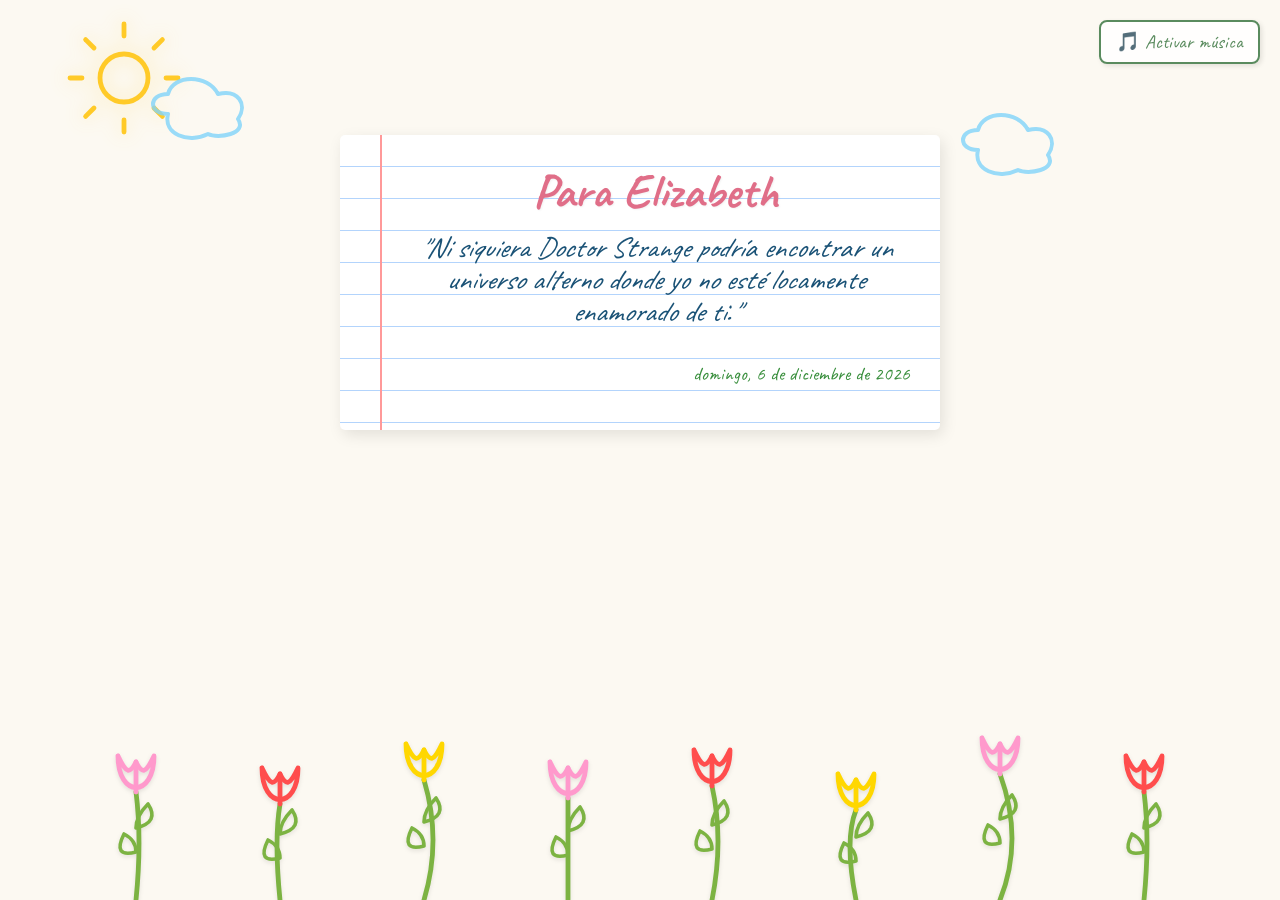
==== index.html @ 97dc63af "Implement "school crayon" design for animated greeting - Created a new garden layout with SVG tulips" ====
<!DOCTYPE html>
<html lang="es">
<head>
    <meta charset="UTF-8">
    <meta name="viewport" content="width=device-width, initial-scale=1.0, maximum-scale=1.0, user-scalable=no">
    <title>Para Elizabeth 💖</title>
    <link rel="preconnect" href="https://fonts.googleapis.com">
    <link rel="preconnect" href="https://fonts.gstatic.com" crossorigin>
    <link href="https://fonts.googleapis.com/css2?family=Caveat:wght@400;700&display=swap" rel="stylesheet">
    <link rel="stylesheet" href="style.css">
</head>
<body>
    <audio id="bg-music" loop>
        <source src="evangeline.mp3" type="audio/mpeg">
    </audio>

    <div id="music-control" class="music-btn">🎵 Activar música</div>

    <div id="sky-container">
        <svg id="sun-svg" viewBox="0 0 100 100" xmlns="http://www.w3.org/2000/svg">
            <circle class="crayon-stroke sun-core" cx="50" cy="50" r="20" fill="transparent" stroke="#FFCA28" stroke-width="4" stroke-dasharray="4 2"/>
            <path class="crayon-stroke sun-ray" d="M 50 15 L 50 5" stroke="#FFCA28" stroke-width="4" stroke-linecap="round"/>
            <path class="crayon-stroke sun-ray" d="M 50 85 L 50 95" stroke="#FFCA28" stroke-width="4" stroke-linecap="round"/>
            <path class="crayon-stroke sun-ray" d="M 15 50 L 5 50" stroke="#FFCA28" stroke-width="4" stroke-linecap="round"/>
            <path class="crayon-stroke sun-ray" d="M 85 50 L 95 50" stroke="#FFCA28" stroke-width="4" stroke-linecap="round"/>
            <path class="crayon-stroke sun-ray" d="M 25 25 L 18 18" stroke="#FFCA28" stroke-width="4" stroke-linecap="round"/>
            <path class="crayon-stroke sun-ray" d="M 75 75 L 82 82" stroke="#FFCA28" stroke-width="4" stroke-linecap="round"/>
            <path class="crayon-stroke sun-ray" d="M 25 75 L 18 82" stroke="#FFCA28" stroke-width="4" stroke-linecap="round"/>
            <path class="crayon-stroke sun-ray" d="M 75 25 L 82 18" stroke="#FFCA28" stroke-width="4" stroke-linecap="round"/>
        </svg>

        <svg class="cloud-svg" style="left: 10%; top: 15%;" viewBox="0 0 150 100" xmlns="http://www.w3.org/2000/svg">
            <path class="crayon-stroke cloud-path" d="M 40 60 C 20 60, 20 40, 40 40 C 45 20, 80 20, 90 40 C 110 35, 120 50, 110 65 C 120 80, 90 85, 80 80 C 60 90, 35 80, 40 60 Z" fill="transparent" stroke="#81D4FA" stroke-width="4" stroke-linecap="round" stroke-linejoin="round" stroke-dasharray="10 4"/>
        </svg>

        <svg class="cloud-svg" style="right: 15%; top: 25%; left: auto;" viewBox="0 0 150 100" xmlns="http://www.w3.org/2000/svg">
            <path class="crayon-stroke cloud-path" d="M 40 60 C 20 60, 20 40, 40 40 C 45 20, 80 20, 90 40 C 110 35, 120 50, 110 65 C 120 80, 90 85, 80 80 C 60 90, 35 80, 40 60 Z" fill="transparent" stroke="#81D4FA" stroke-width="4" stroke-linecap="round" stroke-linejoin="round" stroke-dasharray="8 3"/>
        </svg>
    </div>

    <div class="notebook-paper">
        <h1 id="main-title">Para Elizabeth</h1>
        <div class="quote-container">
            <p id="quote-text">Buscando tu mensaje de hoy...</p>
        </div>
        <div class="date" id="current-date"></div>
    </div>

    <div id="garden-container">

        <svg class="tulip-svg" viewBox="0 0 100 150" xmlns="http://www.w3.org/2000/svg" preserveAspectRatio="xMidYMax meet">
            <path class="crayon-stroke stem" d="M 50 150 Q 55 100 50 60" fill="transparent" stroke="#7CB342" stroke-width="4" stroke-linecap="round"/>
            <path class="crayon-stroke leaf" d="M 50 110.0 Q 30 115.0 40 95.0 Q 50 100.0 50 110.0" fill="transparent" stroke="#7CB342" stroke-width="3" stroke-linecap="round" stroke-linejoin="round"/>
            <path class="crayon-stroke leaf" d="M 50 90.0 Q 70 85.0 60 70.0 Q 50 80.0 50 90.0" fill="transparent" stroke="#7CB342" stroke-width="3" stroke-linecap="round" stroke-linejoin="round"/>
            <g class="tulip-flower" stroke="#ff99cc" stroke-width="4" stroke-linecap="round" stroke-linejoin="round" fill="transparent">
                <!-- Base / U-shape -->
                <path class="crayon-stroke petal" d="M 35 30 C 35 65, 65 65, 65 30 C 58 45, 55 45, 50 35 C 45 45, 42 45, 35 30 Z"/>
                <!-- Center spike -->
                <path class="crayon-stroke petal" d="M 50 60 L 50 35"/>
            </g>
        </svg>
        <svg class="tulip-svg" viewBox="0 0 100 150" xmlns="http://www.w3.org/2000/svg" preserveAspectRatio="xMidYMax meet">
            <path class="crayon-stroke stem" d="M 50 150 Q 45 100 50 70" fill="transparent" stroke="#7CB342" stroke-width="4" stroke-linecap="round"/>
            <path class="crayon-stroke leaf" d="M 50 115.0 Q 30 120.0 40 100.0 Q 50 105.0 50 115.0" fill="transparent" stroke="#7CB342" stroke-width="3" stroke-linecap="round" stroke-linejoin="round"/>
            <path class="crayon-stroke leaf" d="M 50 95.0 Q 70 90.0 60 75.0 Q 50 85.0 50 95.0" fill="transparent" stroke="#7CB342" stroke-width="3" stroke-linecap="round" stroke-linejoin="round"/>
            <g class="tulip-flower" stroke="#ff4d4d" stroke-width="4" stroke-linecap="round" stroke-linejoin="round" fill="transparent">
                <!-- Base / U-shape -->
                <path class="crayon-stroke petal" d="M 35 40 C 35 75, 65 75, 65 40 C 58 55, 55 55, 50 45 C 45 55, 42 55, 35 40 Z"/>
                <!-- Center spike -->
                <path class="crayon-stroke petal" d="M 50 70 L 50 45"/>
            </g>
        </svg>
        <svg class="tulip-svg" viewBox="0 0 100 150" xmlns="http://www.w3.org/2000/svg" preserveAspectRatio="xMidYMax meet">
            <path class="crayon-stroke stem" d="M 50 150 Q 65 100 50 50" fill="transparent" stroke="#7CB342" stroke-width="4" stroke-linecap="round"/>
            <path class="crayon-stroke leaf" d="M 50 105.0 Q 30 110.0 40 90.0 Q 50 95.0 50 105.0" fill="transparent" stroke="#7CB342" stroke-width="3" stroke-linecap="round" stroke-linejoin="round"/>
            <path class="crayon-stroke leaf" d="M 50 85.0 Q 70 80.0 60 65.0 Q 50 75.0 50 85.0" fill="transparent" stroke="#7CB342" stroke-width="3" stroke-linecap="round" stroke-linejoin="round"/>
            <g class="tulip-flower" stroke="#ffd700" stroke-width="4" stroke-linecap="round" stroke-linejoin="round" fill="transparent">
                <!-- Base / U-shape -->
                <path class="crayon-stroke petal" d="M 35 20 C 35 55, 65 55, 65 20 C 58 35, 55 35, 50 25 C 45 35, 42 35, 35 20 Z"/>
                <!-- Center spike -->
                <path class="crayon-stroke petal" d="M 50 50 L 50 25"/>
            </g>
        </svg>
        <svg class="tulip-svg" viewBox="0 0 100 150" xmlns="http://www.w3.org/2000/svg" preserveAspectRatio="xMidYMax meet">
            <path class="crayon-stroke stem" d="M 50 150 Q 50 100 50 65" fill="transparent" stroke="#7CB342" stroke-width="4" stroke-linecap="round"/>
            <path class="crayon-stroke leaf" d="M 50 112.5 Q 30 117.5 40 97.5 Q 50 102.5 50 112.5" fill="transparent" stroke="#7CB342" stroke-width="3" stroke-linecap="round" stroke-linejoin="round"/>
            <path class="crayon-stroke leaf" d="M 50 92.5 Q 70 87.5 60 72.5 Q 50 82.5 50 92.5" fill="transparent" stroke="#7CB342" stroke-width="3" stroke-linecap="round" stroke-linejoin="round"/>
            <g class="tulip-flower" stroke="#ff99cc" stroke-width="4" stroke-linecap="round" stroke-linejoin="round" fill="transparent">
                <!-- Base / U-shape -->
                <path class="crayon-stroke petal" d="M 35 35 C 35 70, 65 70, 65 35 C 58 50, 55 50, 50 40 C 45 50, 42 50, 35 35 Z"/>
                <!-- Center spike -->
                <path class="crayon-stroke petal" d="M 50 65 L 50 40"/>
            </g>
        </svg>
        <svg class="tulip-svg" viewBox="0 0 100 150" xmlns="http://www.w3.org/2000/svg" preserveAspectRatio="xMidYMax meet">
            <path class="crayon-stroke stem" d="M 50 150 Q 60 100 50 55" fill="transparent" stroke="#7CB342" stroke-width="4" stroke-linecap="round"/>
            <path class="crayon-stroke leaf" d="M 50 107.5 Q 30 112.5 40 92.5 Q 50 97.5 50 107.5" fill="transparent" stroke="#7CB342" stroke-width="3" stroke-linecap="round" stroke-linejoin="round"/>
            <path class="crayon-stroke leaf" d="M 50 87.5 Q 70 82.5 60 67.5 Q 50 77.5 50 87.5" fill="transparent" stroke="#7CB342" stroke-width="3" stroke-linecap="round" stroke-linejoin="round"/>
            <g class="tulip-flower" stroke="#ff4d4d" stroke-width="4" stroke-linecap="round" stroke-linejoin="round" fill="transparent">
                <!-- Base / U-shape -->
                <path class="crayon-stroke petal" d="M 35 25 C 35 60, 65 60, 65 25 C 58 40, 55 40, 50 30 C 45 40, 42 40, 35 25 Z"/>
                <!-- Center spike -->
                <path class="crayon-stroke petal" d="M 50 55 L 50 30"/>
            </g>
        </svg>
        <svg class="tulip-svg" viewBox="0 0 100 150" xmlns="http://www.w3.org/2000/svg" preserveAspectRatio="xMidYMax meet">
            <path class="crayon-stroke stem" d="M 50 150 Q 40 100 50 75" fill="transparent" stroke="#7CB342" stroke-width="4" stroke-linecap="round"/>
            <path class="crayon-stroke leaf" d="M 50 117.5 Q 30 122.5 40 102.5 Q 50 107.5 50 117.5" fill="transparent" stroke="#7CB342" stroke-width="3" stroke-linecap="round" stroke-linejoin="round"/>
            <path class="crayon-stroke leaf" d="M 50 97.5 Q 70 92.5 60 77.5 Q 50 87.5 50 97.5" fill="transparent" stroke="#7CB342" stroke-width="3" stroke-linecap="round" stroke-linejoin="round"/>
            <g class="tulip-flower" stroke="#ffd700" stroke-width="4" stroke-linecap="round" stroke-linejoin="round" fill="transparent">
                <!-- Base / U-shape -->
                <path class="crayon-stroke petal" d="M 35 45 C 35 80, 65 80, 65 45 C 58 60, 55 60, 50 50 C 45 60, 42 60, 35 45 Z"/>
                <!-- Center spike -->
                <path class="crayon-stroke petal" d="M 50 75 L 50 50"/>
            </g>
        </svg>
        <svg class="tulip-svg" viewBox="0 0 100 150" xmlns="http://www.w3.org/2000/svg" preserveAspectRatio="xMidYMax meet">
            <path class="crayon-stroke stem" d="M 50 150 Q 70 100 50 45" fill="transparent" stroke="#7CB342" stroke-width="4" stroke-linecap="round"/>
            <path class="crayon-stroke leaf" d="M 50 102.5 Q 30 107.5 40 87.5 Q 50 92.5 50 102.5" fill="transparent" stroke="#7CB342" stroke-width="3" stroke-linecap="round" stroke-linejoin="round"/>
            <path class="crayon-stroke leaf" d="M 50 82.5 Q 70 77.5 60 62.5 Q 50 72.5 50 82.5" fill="transparent" stroke="#7CB342" stroke-width="3" stroke-linecap="round" stroke-linejoin="round"/>
            <g class="tulip-flower" stroke="#ff99cc" stroke-width="4" stroke-linecap="round" stroke-linejoin="round" fill="transparent">
                <!-- Base / U-shape -->
                <path class="crayon-stroke petal" d="M 35 15 C 35 50, 65 50, 65 15 C 58 30, 55 30, 50 20 C 45 30, 42 30, 35 15 Z"/>
                <!-- Center spike -->
                <path class="crayon-stroke petal" d="M 50 45 L 50 20"/>
            </g>
        </svg>
        <svg class="tulip-svg" viewBox="0 0 100 150" xmlns="http://www.w3.org/2000/svg" preserveAspectRatio="xMidYMax meet">
            <path class="crayon-stroke stem" d="M 50 150 Q 55 100 50 60" fill="transparent" stroke="#7CB342" stroke-width="4" stroke-linecap="round"/>
            <path class="crayon-stroke leaf" d="M 50 110.0 Q 30 115.0 40 95.0 Q 50 100.0 50 110.0" fill="transparent" stroke="#7CB342" stroke-width="3" stroke-linecap="round" stroke-linejoin="round"/>
            <path class="crayon-stroke leaf" d="M 50 90.0 Q 70 85.0 60 70.0 Q 50 80.0 50 90.0" fill="transparent" stroke="#7CB342" stroke-width="3" stroke-linecap="round" stroke-linejoin="round"/>
            <g class="tulip-flower" stroke="#ff4d4d" stroke-width="4" stroke-linecap="round" stroke-linejoin="round" fill="transparent">
                <!-- Base / U-shape -->
                <path class="crayon-stroke petal" d="M 35 30 C 35 65, 65 65, 65 30 C 58 45, 55 45, 50 35 C 45 45, 42 45, 35 30 Z"/>
                <!-- Center spike -->
                <path class="crayon-stroke petal" d="M 50 60 L 50 35"/>
            </g>
        </svg>
    </div>
    <script src="script.js"></script>
</body>
</html>
---- style.css ----
/* =========================================
   VARIABLES GLOBALES
   ========================================= */
:root {
    --bg-color: #fcf9f2; /* Color crema suave (papel) */
    --text-color: #333;
    --paper-line: #b3d4fc; /* Azul claro para lineas de cuaderno */
    --paper-margin: #ff9999; /* Rojo suave para el margen */
    --accent-color: #e06e88; /* Para título */
}

/* =========================================
   RESETEO BÁSICO
   ========================================= */
* {
    box-sizing: border-box;
    margin: 0;
    padding: 0;
}

body {
    font-family: 'Caveat', cursive, sans-serif;
    background-color: var(--bg-color);
    color: var(--text-color);
    display: flex;
    flex-direction: column;
    align-items: center;
    min-height: 100vh;
    overflow-x: hidden;
    position: relative;
}

/* =========================================
   BOTÓN DE MÚSICA
   ========================================= */
.music-btn {
    position: fixed;
    top: 20px;
    right: 20px;
    background: rgba(255, 255, 255, 0.8);
    border: 2px solid #5a8b5e;
    border-radius: 8px;
    padding: 8px 15px;
    font-size: 1.2rem;
    cursor: pointer;
    z-index: 1000;
    transition: all 0.3s ease;
    box-shadow: 2px 2px 5px rgba(0,0,0,0.1);
    font-family: 'Caveat', cursive;
    color: #5a8b5e;
}
.music-btn:hover {
    background: #e8f5e9;
    transform: scale(1.05);
}

/* =========================================
   CIELO (SOL Y NUBES)
   ========================================= */
#sky-container {
    position: absolute;
    top: 0;
    left: 0;
    width: 100%;
    height: 40vh;
    pointer-events: none;
    z-index: 1;
}

#sun-svg {
    position: absolute;
    top: 5%;
    left: 5%;
    width: 120px;
    height: 120px;
    filter: drop-shadow(0 0 10px rgba(255, 202, 40, 0.4));
}

.cloud-svg {
    position: absolute;
    width: 150px;
    height: 100px;
    opacity: 0.8;
}

/* Animación de nubes flotando */
@keyframes floatCloud {
    0% { transform: translateX(0); }
    50% { transform: translateX(20px); }
    100% { transform: translateX(0); }
}
.cloud-svg:nth-child(2) { animation: floatCloud 20s ease-in-out infinite; }
.cloud-svg:nth-child(3) { animation: floatCloud 25s ease-in-out infinite reverse; }

/* Animación del sol girando lentamente */
@keyframes rotateSun {
    0% { transform: rotate(0deg); }
    100% { transform: rotate(360deg); }
}
#sun-svg { animation: rotateSun 60s linear infinite; }


/* =========================================
   CONTENEDOR DEL MENSAJE (HOJA DE CUADERNO)
   ========================================= */
.notebook-paper {
    background-color: #fff;
    width: 90%;
    max-width: 600px;
    margin-top: 15vh;
    margin-bottom: 30vh; /* Aumentado para que no se superponga con los tulipanes que subiremos */
    padding: 40px 30px 40px 60px;
    border-radius: 5px;
    box-shadow: 3px 5px 15px rgba(0, 0, 0, 0.1);
    position: relative;
    z-index: 10;
    text-align: center;

    background-image: repeating-linear-gradient(
        transparent,
        transparent 31px,
        var(--paper-line) 31px,
        var(--paper-line) 32px
    );
    line-height: 32px;
}

.notebook-paper::before {
    content: '';
    position: absolute;
    top: 0;
    bottom: 0;
    left: 40px;
    width: 2px;
    background-color: var(--paper-margin);
    z-index: -1;
}

#main-title {
    color: var(--accent-color);
    font-size: 3rem;
    margin-bottom: 20px;
    text-shadow: 1px 1px 2px rgba(0,0,0,0.05);
    font-weight: 700;
}

.quote-container {
    margin: 20px 0;
    min-height: 100px;
    display: flex;
    align-items: center;
    justify-content: center;
}

#quote-text {
    font-size: 1.8rem;
    font-style: italic;
    color: #1a5276;
    transition: opacity 0.5s ease;
    padding-top: 5px;
}

.date {
    margin-top: 30px;
    font-size: 1.2rem;
    color: #388e3c;
    text-align: right;
}

/* =========================================
   JARDÍN DE TULIPANES (FONDO)
   ========================================= */
#garden-container {
    position: absolute;
    bottom: 0;
    width: 100%;
    height: 35vh; /* Aumentado para que sean más altos */
    display: flex;
    justify-content: space-around;
    align-items: flex-end;
    pointer-events: none;
    z-index: 5;
    padding: 0 5%;
}

.tulip-svg {
    width: 12%;
    max-width: 120px; /* Aumentado */
    min-width: 60px; /* Aumentado */
    height: 100%; /* Ocupa el alto del contenedor */
    filter: drop-shadow(0px 2px 2px rgba(0,0,0,0.1));
}

/* =========================================
   EFECTOS ESTILO CRAYÓN / DIBUJO ANIMADO
   ========================================= */
.crayon-stroke {
    stroke-linecap: round;
    stroke-linejoin: round;
}

/* =========================================
   ANIMACIONES SVG (Se dibujan poco a poco)
   ========================================= */
.sun-core, .sun-ray, .cloud-path, .stem, .leaf, .petal {
    stroke-dasharray: 1000;
    stroke-dashoffset: 1000;
    animation: drawLine 3s ease forwards;
}

.sun-core { animation-delay: 0.5s; }
.sun-ray { animation-delay: 1s; }
.cloud-path { animation-delay: 1.5s; }
.stem { animation-delay: 2s; }
.leaf { animation-delay: 2.5s; }
.petal { animation-delay: 3s; }

@keyframes drawLine {
    to {
        stroke-dashoffset: 0;
    }
}

@keyframes sway {
    0% { transform: rotate(0deg); }
    50% { transform: rotate(3deg); }
    100% { transform: rotate(0deg); }
}
.tulip-svg {
    transform-origin: bottom center;
    animation: sway 5s ease-in-out infinite;
}
.tulip-svg:nth-child(even) {
    animation-duration: 6s;
    animation-delay: 1s;
}

/* =========================================
   MEDIA QUERIES (RESPONSIVE)
   ========================================= */
@media (max-width: 768px) {
    #main-title {
        font-size: 2.2rem;
    }
    #quote-text {
        font-size: 1.4rem;
        line-height: 32px;
    }
    .notebook-paper {
        margin-top: 25vh;
        width: 95%;
        padding: 30px 20px 30px 50px;
    }
    .notebook-paper::before {
        left: 30px;
    }

    #sun-svg {
        width: 80px;
        height: 80px;
        left: -10px;
        top: 0;
    }

    .cloud-svg {
        width: 100px;
        height: 70px;
    }

    .tulip-svg {
        width: 15%;
    }
}
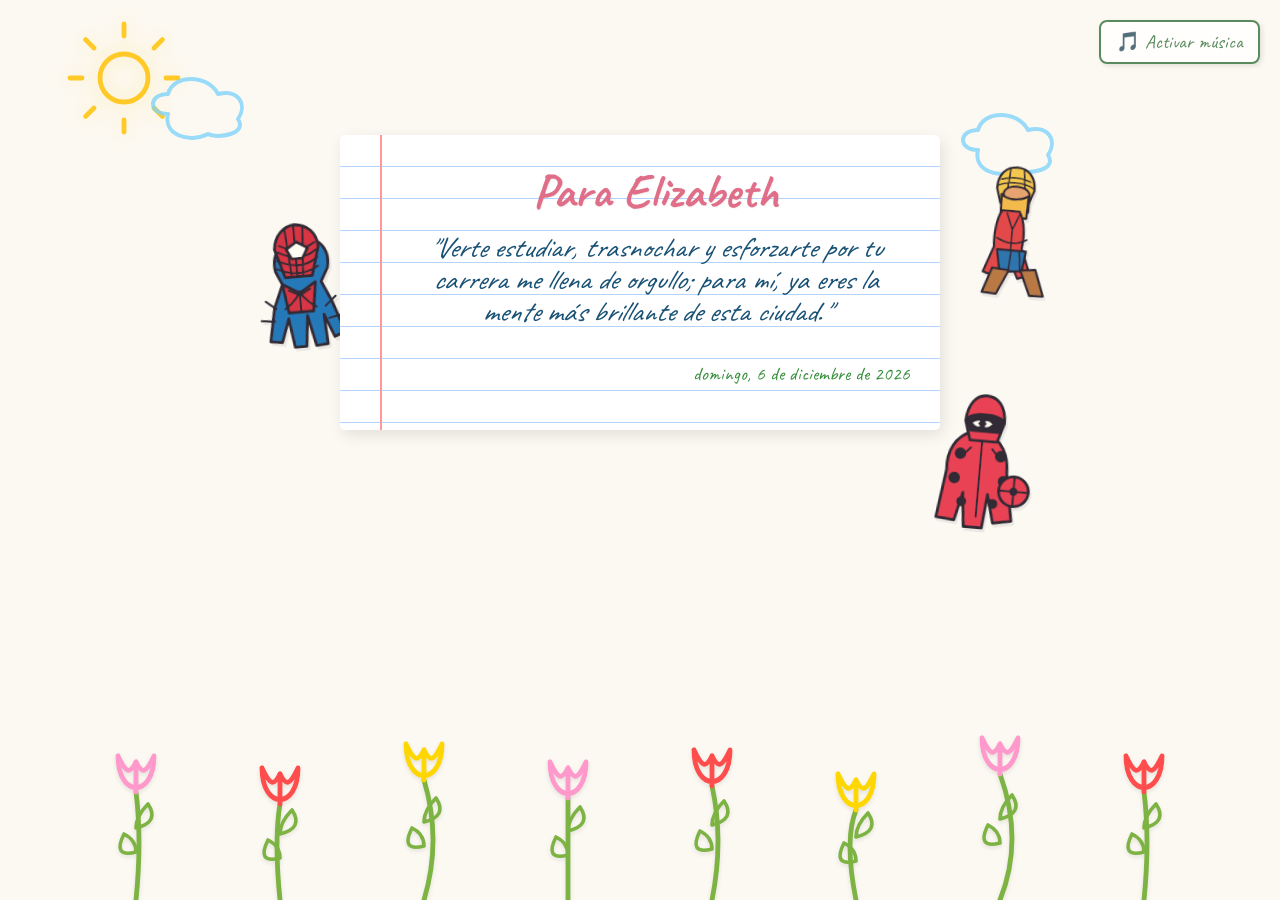
==== commit 113924a2: "Edicion" ====
--- a/index.html
+++ b/index.html
@@ -35,6 +35,48 @@
 
         <svg class="cloud-svg" style="right: 15%; top: 25%; left: auto;" viewBox="0 0 150 100" xmlns="http://www.w3.org/2000/svg">
             <path class="crayon-stroke cloud-path" d="M 40 60 C 20 60, 20 40, 40 40 C 45 20, 80 20, 90 40 C 110 35, 120 50, 110 65 C 120 80, 90 85, 80 80 C 60 90, 35 80, 40 60 Z" fill="transparent" stroke="#81D4FA" stroke-width="4" stroke-linecap="round" stroke-linejoin="round" stroke-dasharray="8 3"/>
+        </svg>
+    </div>
+
+    <div id="character-decorations" aria-hidden="true">
+        <svg class="character character-spiderman" viewBox="0 0 160 220">
+            <defs><filter id="crayon-texture"><feTurbulence type="fractalNoise" baseFrequency=".7" numOctaves="2" seed="8" result="noise"/><feDisplacementMap in="SourceGraphic" in2="noise" scale="1.3"/></filter></defs>
+            <path class="character-outline" d="M75 26c-18 7-25 23-22 39l7 16-12 28-8 40 14 2 10-28 5 35 14 0 4-37 8 37 14-1-2-36 11 28 13-5-13-38-11-25 9-16c4-17-2-31-20-39z" fill="#2879b9"/>
+            <path class="character-outline" d="M54 38c2-17 13-27 26-28 16 1 27 12 27 29l-10 34H64z" fill="#d93645"/>
+            <path class="character-line" d="M60 34c14 8 29 8 43-1M58 42c17 10 32 10 46 0M56 52c19 10 35 10 49-1M55 62c18 9 35 9 50 0M79 12v60M68 15l4 55M90 15l-4 55" fill="none"/>
+            <path class="character-outline" d="M68 39l13-8 13 8-7 12H74z" fill="#fffdf3"/>
+            <path class="character-outline" d="M60 81l20 12 20-12-5 35H65z" fill="#d93645"/>
+            <path class="character-line" d="M80 91v24M67 89l13 7 13-7M80 93c-7 9-13 15-19 18M80 93c7 9 13 15 19 18" fill="none"/>
+            <path class="character-line" d="M50 110l-12-10M47 125l-16-2M110 111l13-11M113 126l16-3" fill="none"/>
+        </svg>
+
+        <svg class="character character-ladybug" viewBox="0 0 160 220">
+            <path class="character-outline" d="M66 55c-18 7-28 25-26 48l-8 58 22 2 8-34 4 41h22l4-41 9 34 22-4-10-57c0-23-10-40-27-47z" fill="#e94255"/>
+            <path class="character-outline" d="M58 42c1-21 11-32 23-32 14 0 24 11 24 32l-7 23H65z" fill="#e94255"/>
+            <path class="character-outline" d="M60 39c7-8 35-8 44 0l-5 14H65z" fill="#302c35"/>
+            <path d="M65 43c7-5 12-5 17 1-5 7-11 7-17 0zm27 0c-6-6-11-5-17 1 5 7 11 7 17 0z" fill="#fffdf3" stroke="#302c35" stroke-width="3"/>
+            <path class="character-line" d="M80 65v92M67 74l-10 11M93 74l10 11" fill="none"/>
+            <g fill="#302c35">
+                <circle cx="55" cy="82" r="7"/><circle cx="104" cy="82" r="7"/>
+                <circle cx="50" cy="112" r="7"/><circle cx="110" cy="112" r="7"/>
+                <circle cx="61" cy="140" r="6"/><circle cx="99" cy="140" r="6"/>
+            </g>
+            <circle class="character-outline" cx="123" cy="123" r="18" fill="#e94255"/>
+            <circle cx="123" cy="123" r="5" fill="#302c35"/>
+            <path class="character-line" d="M123 105v36M105 123h36" fill="none"/>
+        </svg>
+
+        <svg class="character character-luffy" viewBox="0 0 180 220">
+            <path class="character-outline" d="M61 42c0-22 12-34 29-34s29 12 29 34l-8 23H68z" fill="#f3c64e"/>
+            <path class="character-line" d="M62 38c17-8 39-8 56 1M67 28c15-5 31-5 45 1M80 11l-4 48M101 11l5 49" fill="none"/>
+            <path class="character-outline" d="M72 48c4-14 35-14 40 0v28c-10 10-30 10-40 0z" fill="#e7a36f"/>
+            <path d="M78 61l4 2M101 62l4-2M87 72c5 4 10 4 15 0" fill="none" stroke="#302c35" stroke-width="3" stroke-linecap="round"/>
+            <path class="character-outline" d="M69 51c9 9 31 9 42 0l-1 35H70z" fill="#f2b94b"/>
+            <path class="character-outline" d="M72 76c-8 14-10 39-8 57l-14 40 19 6 18-34 17 35 19-7-16-40c3-20 1-43-8-57z" fill="#e44848"/>
+            <path class="character-line" d="M80 80l10 25 10-25M90 105v40M67 119c16 9 32 9 47 0" fill="none"/>
+            <path class="character-outline" d="M69 137h45l-4 31-18 2-17-2z" fill="#2e75ae"/>
+            <path class="character-line" d="M91 139l-2 29M104 139l3 28" fill="none"/>
+            <path class="character-outline" d="M64 166l-13 39 22 1 17-38zM108 167l17 38 21-1-15-40z" fill="#b87945"/>
         </svg>
     </div>
 
--- a/style.css
+++ b/style.css
@@ -25,9 +25,67 @@
     display: flex;
     flex-direction: column;
     align-items: center;
-    min-height: 100vh;
+    min-height: 100dvh;
     overflow-x: hidden;
     position: relative;
+}
+
+/* =========================================
+   PERSONAJES EN CRAYÓN
+   ========================================= */
+#character-decorations {
+    position: fixed;
+    inset: 0;
+    z-index: 4;
+    pointer-events: none;
+}
+
+.character {
+    position: absolute;
+    width: 132px;
+    height: 182px;
+    overflow: visible;
+    filter: url(#crayon-texture) drop-shadow(2px 3px 0 rgba(48, 44, 53, 0.12));
+    animation: characterFloat 6s ease-in-out infinite;
+}
+
+.character-outline,
+.character-line {
+    stroke: #302c35;
+    stroke-width: 3.5;
+    stroke-linecap: round;
+    stroke-linejoin: round;
+}
+
+.character-line {
+    stroke-width: 2.5;
+}
+
+.character-spiderman {
+    left: max(12px, calc(50% - 405px));
+    top: 24vh;
+    transform: rotate(-5deg);
+}
+
+.character-ladybug {
+    right: max(12px, calc(50% - 405px));
+    top: 43vh;
+    transform: rotate(5deg);
+    animation-delay: -2s;
+}
+
+.character-luffy {
+    right: max(12px, calc(50% - 430px));
+    top: 18vh;
+    width: 116px;
+    height: 142px;
+    transform: rotate(5deg);
+    animation-delay: -4s;
+}
+
+@keyframes characterFloat {
+    0%, 100% { margin-top: 0; }
+    50% { margin-top: -7px; }
 }
 
 /* =========================================
@@ -136,6 +194,7 @@
     z-index: -1;
 }
 
+/* Sombrero de paja inspirado en One Piece, separado del texto */
 #main-title {
     color: var(--accent-color);
     font-size: 3rem;
@@ -247,7 +306,8 @@
         line-height: 32px;
     }
     .notebook-paper {
-        margin-top: 25vh;
+        margin-top: 10vh;
+        margin-bottom: 25vh;
         width: 95%;
         padding: 30px 20px 30px 50px;
     }
@@ -270,4 +330,26 @@
     .tulip-svg {
         width: 15%;
     }
-}
+
+    .character {
+        width: 78px;
+        height: 108px;
+    }
+
+    .character-spiderman {
+        left: 5px;
+        top: 24vh;
+    }
+
+    .character-ladybug {
+        right: 5px;
+        top: 43vh;
+    }
+
+    .character-luffy {
+        right: 8px;
+        top: 18vh;
+        width: 72px;
+        height: 88px;
+    }
+}
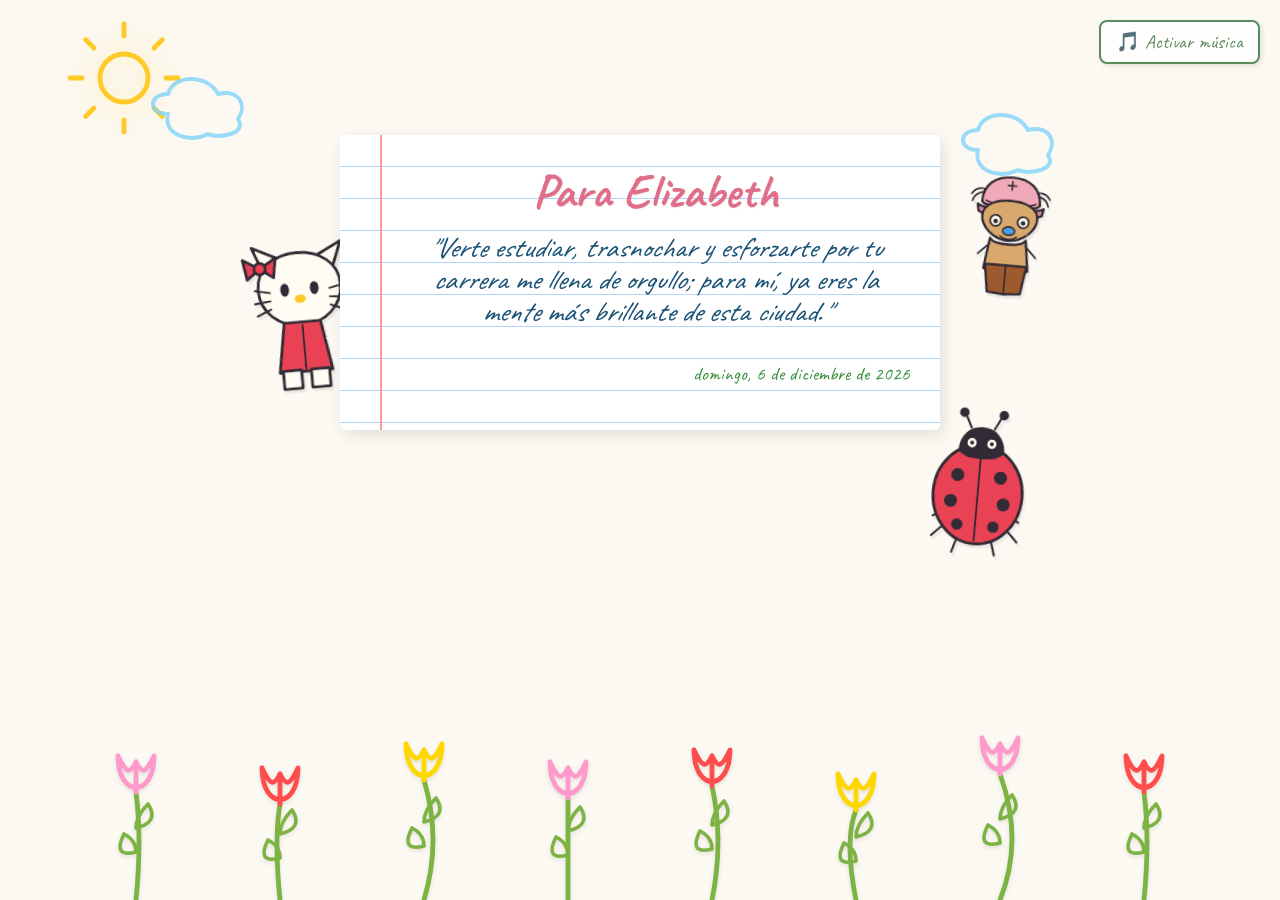
==== commit 750ff5d8: "Reemplaza personajes a crayon por Hello Kitty, Ladybug y Chopper" ====
--- a/index.html
+++ b/index.html
@@ -39,44 +39,84 @@
     </div>
 
     <div id="character-decorations" aria-hidden="true">
-        <svg class="character character-spiderman" viewBox="0 0 160 220">
+        <svg class="character character-kitty" viewBox="0 0 160 220">
             <defs><filter id="crayon-texture"><feTurbulence type="fractalNoise" baseFrequency=".7" numOctaves="2" seed="8" result="noise"/><feDisplacementMap in="SourceGraphic" in2="noise" scale="1.3"/></filter></defs>
-            <path class="character-outline" d="M75 26c-18 7-25 23-22 39l7 16-12 28-8 40 14 2 10-28 5 35 14 0 4-37 8 37 14-1-2-36 11 28 13-5-13-38-11-25 9-16c4-17-2-31-20-39z" fill="#2879b9"/>
-            <path class="character-outline" d="M54 38c2-17 13-27 26-28 16 1 27 12 27 29l-10 34H64z" fill="#d93645"/>
-            <path class="character-line" d="M60 34c14 8 29 8 43-1M58 42c17 10 32 10 46 0M56 52c19 10 35 10 49-1M55 62c18 9 35 9 50 0M79 12v60M68 15l4 55M90 15l-4 55" fill="none"/>
-            <path class="character-outline" d="M68 39l13-8 13 8-7 12H74z" fill="#fffdf3"/>
-            <path class="character-outline" d="M60 81l20 12 20-12-5 35H65z" fill="#d93645"/>
-            <path class="character-line" d="M80 91v24M67 89l13 7 13-7M80 93c-7 9-13 15-19 18M80 93c7 9 13 15 19 18" fill="none"/>
-            <path class="character-line" d="M50 110l-12-10M47 125l-16-2M110 111l13-11M113 126l16-3" fill="none"/>
+            <!-- Orejas -->
+            <path class="character-outline" d="M40 70 L26 34 L62 52 Z" fill="#fffdf3"/>
+            <path class="character-outline" d="M120 70 L134 34 L98 52 Z" fill="#fffdf3"/>
+            <!-- Cabeza grande (ovalo/cuadrado redondeado) -->
+            <path class="character-outline" d="M30 86c0-26 22-42 50-42s50 16 50 42-22 46-50 46-50-20-50-46z" fill="#fffdf3"/>
+            <!-- Ojos -->
+            <ellipse cx="62" cy="88" rx="5.5" ry="8" fill="#302c35" stroke="none"/>
+            <ellipse cx="98" cy="88" rx="5.5" ry="8" fill="#302c35" stroke="none"/>
+            <!-- Nariz amarilla -->
+            <ellipse cx="80" cy="100" rx="7" ry="5" fill="#ffca28"/>
+            <!-- Bigotes -->
+            <path class="character-line" d="M44 90l-18-4M44 100l-19 2M44 110l-17 7M116 90l18-4M116 100l19 2M116 110l17 7" fill="none"/>
+            <!-- Lazo rojo en la oreja izquierda -->
+            <path class="character-outline" d="M34 60l-20-12 4 24z" fill="#e94255"/>
+            <path class="character-outline" d="M34 60l20-12-4 24z" fill="#e94255"/>
+            <circle class="character-outline" cx="34" cy="60" r="7" fill="#e94255"/>
+            <!-- Cuerpo trapezoidal -->
+            <path class="character-outline" d="M58 128h44l10 60H48z" fill="#e94255"/>
+            <path class="character-line" d="M80 132v54" fill="none"/>
+            <!-- Piernas -->
+            <path class="character-outline" d="M52 186h22v22H52zM86 186h22v22H86z" fill="#fffdf3"/>
         </svg>
 
         <svg class="character character-ladybug" viewBox="0 0 160 220">
-            <path class="character-outline" d="M66 55c-18 7-28 25-26 48l-8 58 22 2 8-34 4 41h22l4-41 9 34 22-4-10-57c0-23-10-40-27-47z" fill="#e94255"/>
-            <path class="character-outline" d="M58 42c1-21 11-32 23-32 14 0 24 11 24 32l-7 23H65z" fill="#e94255"/>
-            <path class="character-outline" d="M60 39c7-8 35-8 44 0l-5 14H65z" fill="#302c35"/>
-            <path d="M65 43c7-5 12-5 17 1-5 7-11 7-17 0zm27 0c-6-6-11-5-17 1 5 7 11 7 17 0z" fill="#fffdf3" stroke="#302c35" stroke-width="3"/>
-            <path class="character-line" d="M80 65v92M67 74l-10 11M93 74l10 11" fill="none"/>
+            <!-- Patas -->
+            <path class="character-line" d="M46 150l-18 10M44 168l-16 16M114 150l18 10M116 168l16 16M60 182l-6 20M100 182l6 20" fill="none"/>
+            <!-- Cuerpo rojo (ovalo de catarina) -->
+            <ellipse class="character-outline" cx="80" cy="130" rx="54" ry="60" fill="#e94255"/>
+            <!-- Linea central de las alas -->
+            <path class="character-line" d="M80 74v112" fill="none"/>
+            <!-- Puntos negros -->
             <g fill="#302c35">
-                <circle cx="55" cy="82" r="7"/><circle cx="104" cy="82" r="7"/>
-                <circle cx="50" cy="112" r="7"/><circle cx="110" cy="112" r="7"/>
-                <circle cx="61" cy="140" r="6"/><circle cx="99" cy="140" r="6"/>
-            </g>
-            <circle class="character-outline" cx="123" cy="123" r="18" fill="#e94255"/>
-            <circle cx="123" cy="123" r="5" fill="#302c35"/>
-            <path class="character-line" d="M123 105v36M105 123h36" fill="none"/>
-        </svg>
-
-        <svg class="character character-luffy" viewBox="0 0 180 220">
-            <path class="character-outline" d="M61 42c0-22 12-34 29-34s29 12 29 34l-8 23H68z" fill="#f3c64e"/>
-            <path class="character-line" d="M62 38c17-8 39-8 56 1M67 28c15-5 31-5 45 1M80 11l-4 48M101 11l5 49" fill="none"/>
-            <path class="character-outline" d="M72 48c4-14 35-14 40 0v28c-10 10-30 10-40 0z" fill="#e7a36f"/>
-            <path d="M78 61l4 2M101 62l4-2M87 72c5 4 10 4 15 0" fill="none" stroke="#302c35" stroke-width="3" stroke-linecap="round"/>
-            <path class="character-outline" d="M69 51c9 9 31 9 42 0l-1 35H70z" fill="#f2b94b"/>
-            <path class="character-outline" d="M72 76c-8 14-10 39-8 57l-14 40 19 6 18-34 17 35 19-7-16-40c3-20 1-43-8-57z" fill="#e44848"/>
-            <path class="character-line" d="M80 80l10 25 10-25M90 105v40M67 119c16 9 32 9 47 0" fill="none"/>
-            <path class="character-outline" d="M69 137h45l-4 31-18 2-17-2z" fill="#2e75ae"/>
-            <path class="character-line" d="M91 139l-2 29M104 139l3 28" fill="none"/>
-            <path class="character-outline" d="M64 166l-13 39 22 1 17-38zM108 167l17 38 21-1-15-40z" fill="#b87945"/>
+                <circle cx="54" cy="108" r="8"/><circle cx="106" cy="108" r="8"/>
+                <circle cx="48" cy="140" r="8"/><circle cx="112" cy="140" r="8"/>
+                <circle cx="58" cy="168" r="7"/><circle cx="102" cy="168" r="7"/>
+            </g>
+            <!-- Cabeza negra -->
+            <path class="character-outline" d="M54 78c0-18 12-28 26-28s26 10 26 28c-8 10-44 10-52 0z" fill="#302c35"/>
+            <!-- Ojos -->
+            <circle cx="68" cy="68" r="7" fill="#fffdf3" stroke="#302c35" stroke-width="3"/>
+            <circle cx="92" cy="68" r="7" fill="#fffdf3" stroke="#302c35" stroke-width="3"/>
+            <circle cx="68" cy="68" r="2.5" fill="#302c35"/>
+            <circle cx="92" cy="68" r="2.5" fill="#302c35"/>
+            <!-- Antenas -->
+            <path class="character-line" d="M66 50l-8-16M94 50l8-16" fill="none"/>
+            <circle class="character-outline" cx="56" cy="32" r="4" fill="#302c35"/>
+            <circle class="character-outline" cx="104" cy="32" r="4" fill="#302c35"/>
+        </svg>
+
+        <svg class="character character-chopper" viewBox="0 0 180 220">
+            <!-- Astas / cuernos redondeados -->
+            <path class="character-line" d="M60 46c-10-8-22-6-28 4M60 46c-14-2-24 4-26 14M118 46c10-8 22-6 28 4M118 46c14-2 24 4 26 14" fill="none" stroke-width="4"/>
+            <!-- Gorro rosado peludo -->
+            <path class="character-outline" d="M48 60c0-24 16-38 42-38s42 14 42 38c-8 10-76 10-84 0z" fill="#f0a9b8"/>
+            <path class="character-line" d="M54 58c10 6 62 6 72 0" fill="none"/>
+            <!-- Cruz medica de lado -->
+            <path class="character-line" d="M84 34h12M90 28v12" fill="none" stroke="#e94255" stroke-width="5"/>
+            <!-- Ala del gorro -->
+            <path class="character-outline" d="M42 64c12 8 84 8 96 0l-2 10c-14 8-78 8-92 0z" fill="#e0889a"/>
+            <!-- Cara (pelaje marron claro) -->
+            <path class="character-outline" d="M50 80c0-16 18-24 40-24s40 8 40 24-18 34-40 34-40-18-40-34z" fill="#d9a86c"/>
+            <!-- Ojos grandes redondos -->
+            <circle cx="70" cy="86" r="8" fill="#fffdf3" stroke="#302c35" stroke-width="3"/>
+            <circle cx="110" cy="86" r="8" fill="#fffdf3" stroke="#302c35" stroke-width="3"/>
+            <circle cx="70" cy="87" r="3.5" fill="#302c35"/>
+            <circle cx="110" cy="87" r="3.5" fill="#302c35"/>
+            <!-- Nariz azul -->
+            <ellipse cx="90" cy="100" rx="9" ry="6" fill="#4aa3df" stroke="#302c35" stroke-width="2.5"/>
+            <path class="character-line" d="M78 108c8 6 16 6 24 0" fill="none"/>
+            <!-- Cuerpo pequeño -->
+            <path class="character-outline" d="M64 112c6 10 46 10 52 0l6 44c-14 10-50 10-64 0z" fill="#d9a86c"/>
+            <!-- Pantaloncito marron -->
+            <path class="character-outline" d="M60 150h60l-6 40-24 2-24-2z" fill="#9c5a2e"/>
+            <path class="character-line" d="M90 152v38" fill="none"/>
+            <!-- Brazos -->
+            <path class="character-line" d="M64 120l-16 16M116 120l16 16" fill="none"/>
         </svg>
     </div>
 
--- a/style.css
+++ b/style.css
@@ -61,7 +61,7 @@
     stroke-width: 2.5;
 }
 
-.character-spiderman {
+.character-kitty {
     left: max(12px, calc(50% - 405px));
     top: 24vh;
     transform: rotate(-5deg);
@@ -74,11 +74,11 @@
     animation-delay: -2s;
 }
 
-.character-luffy {
+.character-chopper {
     right: max(12px, calc(50% - 430px));
     top: 18vh;
-    width: 116px;
-    height: 142px;
+    width: 124px;
+    height: 152px;
     transform: rotate(5deg);
     animation-delay: -4s;
 }
@@ -336,7 +336,7 @@
         height: 108px;
     }
 
-    .character-spiderman {
+    .character-kitty {
         left: 5px;
         top: 24vh;
     }
@@ -346,10 +346,10 @@
         top: 43vh;
     }
 
-    .character-luffy {
+    .character-chopper {
         right: 8px;
         top: 18vh;
-        width: 72px;
-        height: 88px;
-    }
-}
+        width: 78px;
+        height: 96px;
+    }
+}
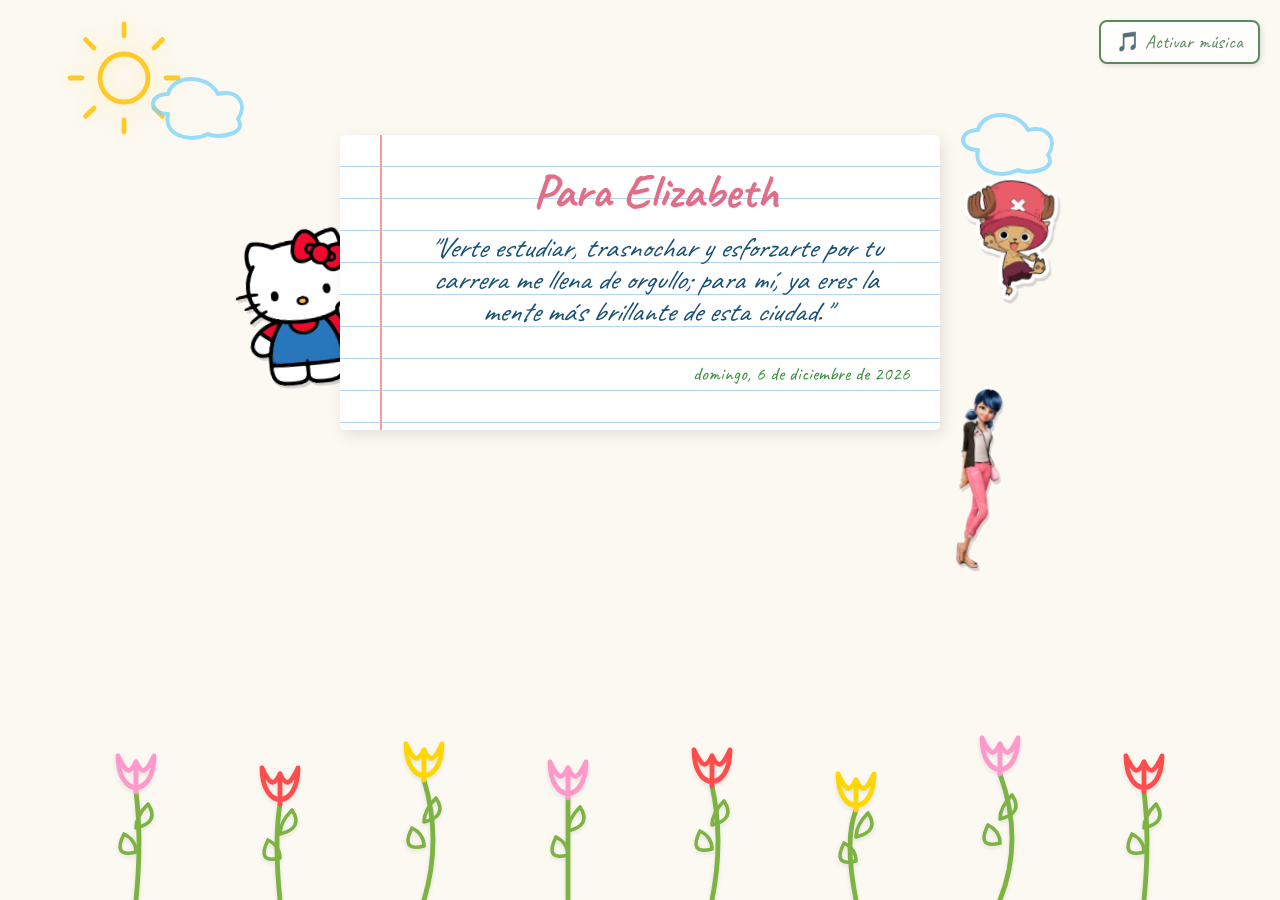
==== commit ea72c5f2: "Usa imagenes PNG para los personajes" ====
--- a/index.html
+++ b/index.html
@@ -39,85 +39,9 @@
     </div>
 
     <div id="character-decorations" aria-hidden="true">
-        <svg class="character character-kitty" viewBox="0 0 160 220">
-            <defs><filter id="crayon-texture"><feTurbulence type="fractalNoise" baseFrequency=".7" numOctaves="2" seed="8" result="noise"/><feDisplacementMap in="SourceGraphic" in2="noise" scale="1.3"/></filter></defs>
-            <!-- Orejas -->
-            <path class="character-outline" d="M40 70 L26 34 L62 52 Z" fill="#fffdf3"/>
-            <path class="character-outline" d="M120 70 L134 34 L98 52 Z" fill="#fffdf3"/>
-            <!-- Cabeza grande (ovalo/cuadrado redondeado) -->
-            <path class="character-outline" d="M30 86c0-26 22-42 50-42s50 16 50 42-22 46-50 46-50-20-50-46z" fill="#fffdf3"/>
-            <!-- Ojos -->
-            <ellipse cx="62" cy="88" rx="5.5" ry="8" fill="#302c35" stroke="none"/>
-            <ellipse cx="98" cy="88" rx="5.5" ry="8" fill="#302c35" stroke="none"/>
-            <!-- Nariz amarilla -->
-            <ellipse cx="80" cy="100" rx="7" ry="5" fill="#ffca28"/>
-            <!-- Bigotes -->
-            <path class="character-line" d="M44 90l-18-4M44 100l-19 2M44 110l-17 7M116 90l18-4M116 100l19 2M116 110l17 7" fill="none"/>
-            <!-- Lazo rojo en la oreja izquierda -->
-            <path class="character-outline" d="M34 60l-20-12 4 24z" fill="#e94255"/>
-            <path class="character-outline" d="M34 60l20-12-4 24z" fill="#e94255"/>
-            <circle class="character-outline" cx="34" cy="60" r="7" fill="#e94255"/>
-            <!-- Cuerpo trapezoidal -->
-            <path class="character-outline" d="M58 128h44l10 60H48z" fill="#e94255"/>
-            <path class="character-line" d="M80 132v54" fill="none"/>
-            <!-- Piernas -->
-            <path class="character-outline" d="M52 186h22v22H52zM86 186h22v22H86z" fill="#fffdf3"/>
-        </svg>
-
-        <svg class="character character-ladybug" viewBox="0 0 160 220">
-            <!-- Patas -->
-            <path class="character-line" d="M46 150l-18 10M44 168l-16 16M114 150l18 10M116 168l16 16M60 182l-6 20M100 182l6 20" fill="none"/>
-            <!-- Cuerpo rojo (ovalo de catarina) -->
-            <ellipse class="character-outline" cx="80" cy="130" rx="54" ry="60" fill="#e94255"/>
-            <!-- Linea central de las alas -->
-            <path class="character-line" d="M80 74v112" fill="none"/>
-            <!-- Puntos negros -->
-            <g fill="#302c35">
-                <circle cx="54" cy="108" r="8"/><circle cx="106" cy="108" r="8"/>
-                <circle cx="48" cy="140" r="8"/><circle cx="112" cy="140" r="8"/>
-                <circle cx="58" cy="168" r="7"/><circle cx="102" cy="168" r="7"/>
-            </g>
-            <!-- Cabeza negra -->
-            <path class="character-outline" d="M54 78c0-18 12-28 26-28s26 10 26 28c-8 10-44 10-52 0z" fill="#302c35"/>
-            <!-- Ojos -->
-            <circle cx="68" cy="68" r="7" fill="#fffdf3" stroke="#302c35" stroke-width="3"/>
-            <circle cx="92" cy="68" r="7" fill="#fffdf3" stroke="#302c35" stroke-width="3"/>
-            <circle cx="68" cy="68" r="2.5" fill="#302c35"/>
-            <circle cx="92" cy="68" r="2.5" fill="#302c35"/>
-            <!-- Antenas -->
-            <path class="character-line" d="M66 50l-8-16M94 50l8-16" fill="none"/>
-            <circle class="character-outline" cx="56" cy="32" r="4" fill="#302c35"/>
-            <circle class="character-outline" cx="104" cy="32" r="4" fill="#302c35"/>
-        </svg>
-
-        <svg class="character character-chopper" viewBox="0 0 180 220">
-            <!-- Astas / cuernos redondeados -->
-            <path class="character-line" d="M60 46c-10-8-22-6-28 4M60 46c-14-2-24 4-26 14M118 46c10-8 22-6 28 4M118 46c14-2 24 4 26 14" fill="none" stroke-width="4"/>
-            <!-- Gorro rosado peludo -->
-            <path class="character-outline" d="M48 60c0-24 16-38 42-38s42 14 42 38c-8 10-76 10-84 0z" fill="#f0a9b8"/>
-            <path class="character-line" d="M54 58c10 6 62 6 72 0" fill="none"/>
-            <!-- Cruz medica de lado -->
-            <path class="character-line" d="M84 34h12M90 28v12" fill="none" stroke="#e94255" stroke-width="5"/>
-            <!-- Ala del gorro -->
-            <path class="character-outline" d="M42 64c12 8 84 8 96 0l-2 10c-14 8-78 8-92 0z" fill="#e0889a"/>
-            <!-- Cara (pelaje marron claro) -->
-            <path class="character-outline" d="M50 80c0-16 18-24 40-24s40 8 40 24-18 34-40 34-40-18-40-34z" fill="#d9a86c"/>
-            <!-- Ojos grandes redondos -->
-            <circle cx="70" cy="86" r="8" fill="#fffdf3" stroke="#302c35" stroke-width="3"/>
-            <circle cx="110" cy="86" r="8" fill="#fffdf3" stroke="#302c35" stroke-width="3"/>
-            <circle cx="70" cy="87" r="3.5" fill="#302c35"/>
-            <circle cx="110" cy="87" r="3.5" fill="#302c35"/>
-            <!-- Nariz azul -->
-            <ellipse cx="90" cy="100" rx="9" ry="6" fill="#4aa3df" stroke="#302c35" stroke-width="2.5"/>
-            <path class="character-line" d="M78 108c8 6 16 6 24 0" fill="none"/>
-            <!-- Cuerpo pequeño -->
-            <path class="character-outline" d="M64 112c6 10 46 10 52 0l6 44c-14 10-50 10-64 0z" fill="#d9a86c"/>
-            <!-- Pantaloncito marron -->
-            <path class="character-outline" d="M60 150h60l-6 40-24 2-24-2z" fill="#9c5a2e"/>
-            <path class="character-line" d="M90 152v38" fill="none"/>
-            <!-- Brazos -->
-            <path class="character-line" d="M64 120l-16 16M116 120l16 16" fill="none"/>
-        </svg>
+        <img class="character character-kitty" src="Hello%20Kitty.png" alt="Hello Kitty">
+        <img class="character character-ladybug" src="Marinette.png" alt="Ladybug">
+        <img class="character character-chopper" src="Chopper.png" alt="Chopper">
     </div>
 
     <div class="notebook-paper">
--- a/style.css
+++ b/style.css
@@ -16,6 +16,11 @@
     box-sizing: border-box;
     margin: 0;
     padding: 0;
+}
+
+html {
+    overflow-x: hidden;
+    width: 100%;
 }
 
 body {
@@ -26,6 +31,8 @@
     flex-direction: column;
     align-items: center;
     min-height: 100dvh;
+    width: 100%;
+    max-width: 100%;
     overflow-x: hidden;
     position: relative;
 }
@@ -38,14 +45,16 @@
     inset: 0;
     z-index: 4;
     pointer-events: none;
+    overflow: hidden;
 }
 
 .character {
     position: absolute;
     width: 132px;
     height: 182px;
+    object-fit: contain;
     overflow: visible;
-    filter: url(#crayon-texture) drop-shadow(2px 3px 0 rgba(48, 44, 53, 0.12));
+    filter: drop-shadow(2px 3px 0 rgba(48, 44, 53, 0.18));
     animation: characterFloat 6s ease-in-out infinite;
 }
 
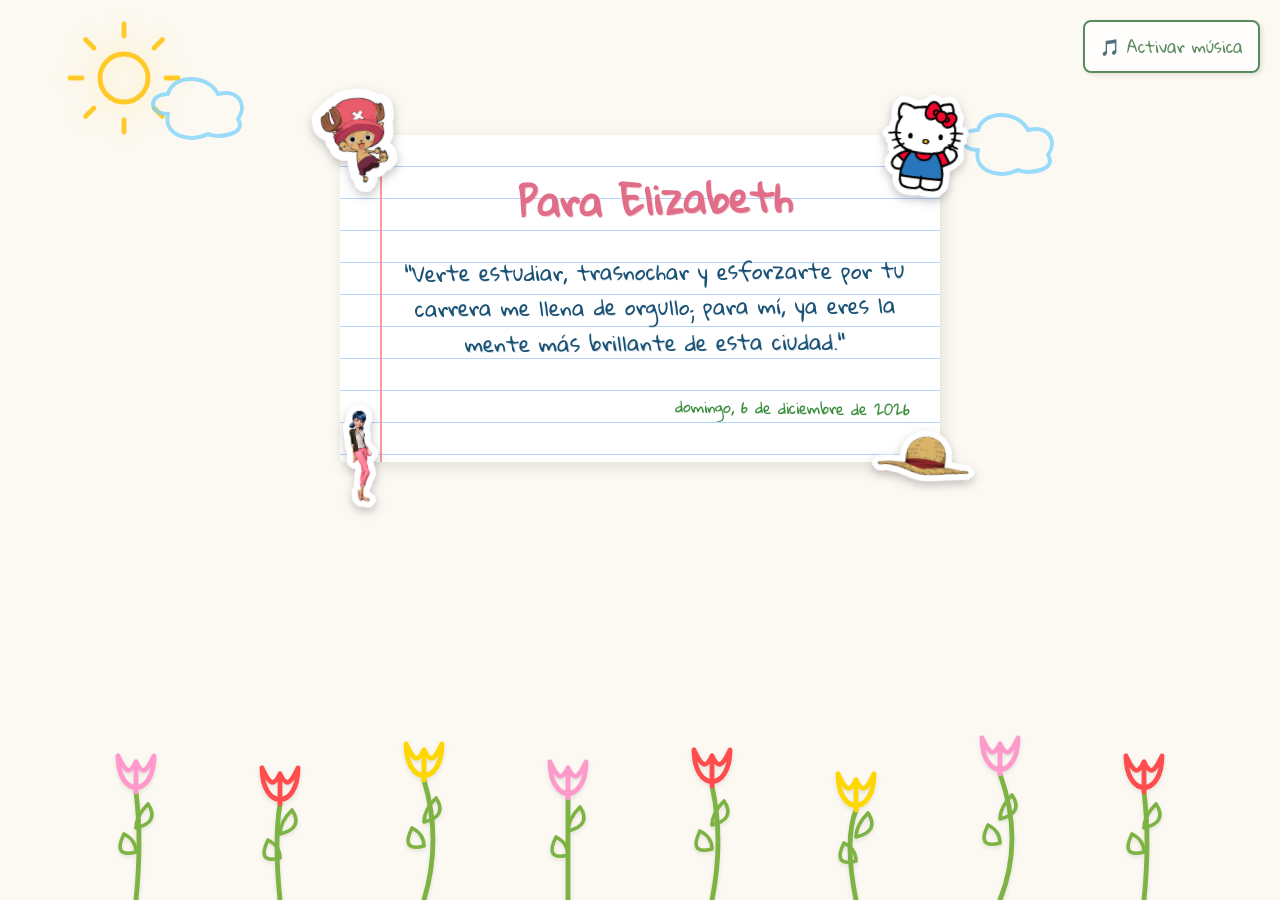
==== commit a613af20: "Fuente tipo crayon, personajes como stickers con contorno y texto completo" ====
--- a/index.html
+++ b/index.html
@@ -6,7 +6,7 @@
     <title>Para Elizabeth 💖</title>
     <link rel="preconnect" href="https://fonts.googleapis.com">
     <link rel="preconnect" href="https://fonts.gstatic.com" crossorigin>
-    <link href="https://fonts.googleapis.com/css2?family=Caveat:wght@400;700&display=swap" rel="stylesheet">
+    <link href="https://fonts.googleapis.com/css2?family=Caveat:wght@400;700&family=Gloria+Hallelujah&display=swap" rel="stylesheet">
     <link rel="stylesheet" href="style.css">
 </head>
 <body>
@@ -38,13 +38,11 @@
         </svg>
     </div>
 
-    <div id="character-decorations" aria-hidden="true">
-        <img class="character character-kitty" src="Hello%20Kitty.png" alt="Hello Kitty">
-        <img class="character character-ladybug" src="Marinette.png" alt="Ladybug">
-        <img class="character character-chopper" src="Chopper.png" alt="Chopper">
-    </div>
-
     <div class="notebook-paper">
+        <img class="character character-chopper" src="Chopper.png" alt="Chopper" aria-hidden="true">
+        <img class="character character-kitty" src="Hello%20Kitty.png" alt="Hello Kitty" aria-hidden="true">
+        <img class="character character-ladybug" src="Marinette.png" alt="Ladybug" aria-hidden="true">
+        <img class="character character-luffy" src="Luffy.png" alt="Luffy" aria-hidden="true">
         <h1 id="main-title">Para Elizabeth</h1>
         <div class="quote-container">
             <p id="quote-text">Buscando tu mensaje de hoy...</p>
--- a/style.css
+++ b/style.css
@@ -24,7 +24,7 @@
 }
 
 body {
-    font-family: 'Caveat', cursive, sans-serif;
+    font-family: 'Gloria Hallelujah', 'Caveat', cursive, sans-serif;
     background-color: var(--bg-color);
     color: var(--text-color);
     display: flex;
@@ -38,63 +38,58 @@
 }
 
 /* =========================================
-   PERSONAJES EN CRAYÓN
-   ========================================= */
-#character-decorations {
-    position: fixed;
-    inset: 0;
-    z-index: 4;
-    pointer-events: none;
-    overflow: hidden;
-}
-
+   PERSONAJES COMO PEGATINAS (pegadas a la hoja)
+   ========================================= */
 .character {
     position: absolute;
-    width: 132px;
-    height: 182px;
+    width: 92px;
+    height: 92px;
     object-fit: contain;
-    overflow: visible;
-    filter: drop-shadow(2px 3px 0 rgba(48, 44, 53, 0.18));
+    z-index: 20;
+    /* Contorno blanco que sigue la silueta de la figura (tipo sticker recortado) */
+    filter:
+        drop-shadow(2px 0 0 #fff) drop-shadow(-2px 0 0 #fff)
+        drop-shadow(0 2px 0 #fff) drop-shadow(0 -2px 0 #fff)
+        drop-shadow(2px 2px 0 #fff) drop-shadow(-2px -2px 0 #fff)
+        drop-shadow(2px -2px 0 #fff) drop-shadow(-2px 2px 0 #fff)
+        drop-shadow(0 4px 5px rgba(48, 44, 53, 0.28));
     animation: characterFloat 6s ease-in-out infinite;
 }
 
-.character-outline,
-.character-line {
-    stroke: #302c35;
-    stroke-width: 3.5;
-    stroke-linecap: round;
-    stroke-linejoin: round;
-}
-
-.character-line {
-    stroke-width: 2.5;
-}
-
+/* Esquina superior izquierda */
+.character-chopper {
+    top: -40px;
+    left: -30px;
+    transform: rotate(-8deg);
+}
+
+/* Esquina superior derecha */
 .character-kitty {
-    left: max(12px, calc(50% - 405px));
-    top: 24vh;
-    transform: rotate(-5deg);
-}
-
+    top: -36px;
+    right: -30px;
+    transform: rotate(7deg);
+    animation-delay: -2s;
+}
+
+/* Esquina inferior izquierda (lejos de la fecha, que va a la derecha) */
 .character-ladybug {
-    right: max(12px, calc(50% - 405px));
-    top: 43vh;
-    transform: rotate(5deg);
-    animation-delay: -2s;
-}
-
-.character-chopper {
-    right: max(12px, calc(50% - 430px));
-    top: 18vh;
-    width: 124px;
-    height: 152px;
-    transform: rotate(5deg);
+    bottom: -40px;
+    left: -24px;
+    transform: rotate(-6deg);
     animation-delay: -4s;
+}
+
+/* Esquina inferior derecha, al lado de la fecha sin taparla */
+.character-luffy {
+    bottom: -44px;
+    right: -30px;
+    transform: rotate(6deg);
+    animation-delay: -3s;
 }
 
 @keyframes characterFloat {
     0%, 100% { margin-top: 0; }
-    50% { margin-top: -7px; }
+    50% { margin-top: -5px; }
 }
 
 /* =========================================
@@ -113,7 +108,8 @@
     z-index: 1000;
     transition: all 0.3s ease;
     box-shadow: 2px 2px 5px rgba(0,0,0,0.1);
-    font-family: 'Caveat', cursive;
+    font-family: 'Gloria Hallelujah', 'Caveat', cursive;
+    font-size: 1rem;
     color: #5a8b5e;
 }
 .music-btn:hover {
@@ -206,10 +202,12 @@
 /* Sombrero de paja inspirado en One Piece, separado del texto */
 #main-title {
     color: var(--accent-color);
-    font-size: 3rem;
-    margin-bottom: 20px;
-    text-shadow: 1px 1px 2px rgba(0,0,0,0.05);
-    font-weight: 700;
+    font-size: 2.4rem;
+    margin-bottom: 24px;
+    line-height: 1.3;
+    /* Estilo crayola: trazo de crayon hecho a mano */
+    transform: rotate(-1.2deg);
+    text-shadow: 1px 1px 0 rgba(224, 110, 136, 0.3);
 }
 
 .quote-container {
@@ -221,18 +219,25 @@
 }
 
 #quote-text {
-    font-size: 1.8rem;
-    font-style: italic;
+    font-size: 1.3rem;
+    line-height: 1.7;
     color: #1a5276;
-    transition: opacity 0.5s ease;
     padding-top: 5px;
+    /* Estilo crayola: trazo irregular, como copiado a mano */
+    transform: rotate(-0.4deg);
+    text-shadow: 0.5px 0.5px 0 rgba(26, 82, 118, 0.2);
+    word-break: break-word;
+    overflow-wrap: anywhere;
 }
 
 .date {
     margin-top: 30px;
-    font-size: 1.2rem;
+    font-size: 0.95rem;
     color: #388e3c;
     text-align: right;
+    /* Estilo crayola a mano */
+    transform: rotate(0.8deg);
+    text-shadow: 0.5px 0.5px 0 rgba(56, 142, 60, 0.2);
 }
 
 /* =========================================
@@ -340,25 +345,32 @@
         width: 15%;
     }
 
+    /* Pegatinas mas pequenas en movil, ancladas a las esquinas de la hoja */
     .character {
-        width: 78px;
-        height: 108px;
+        width: 66px;
+        height: 66px;
+        padding: 5px;
+        border-radius: 12px;
+    }
+
+    .character-chopper {
+        top: -24px;
+        left: -14px;
     }
 
     .character-kitty {
-        left: 5px;
-        top: 24vh;
+        top: -22px;
+        right: -14px;
     }
 
     .character-ladybug {
-        right: 5px;
-        top: 43vh;
-    }
-
-    .character-chopper {
-        right: 8px;
-        top: 18vh;
-        width: 78px;
-        height: 96px;
-    }
-}
+        bottom: -26px;
+        left: -14px;
+        right: auto;
+    }
+
+    .character-luffy {
+        bottom: -28px;
+        right: -16px;
+    }
+}
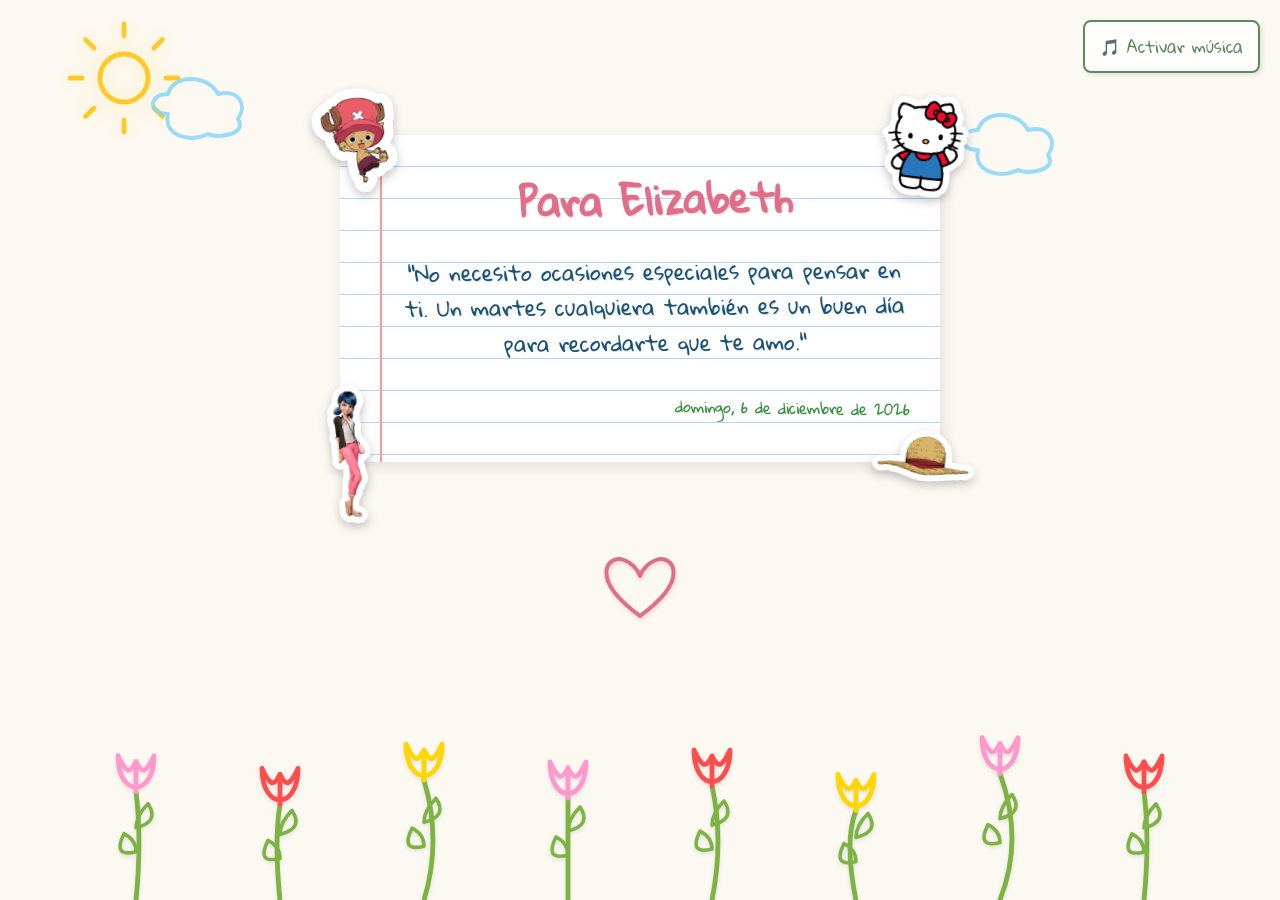
==== commit 29834385: "Baja la hoja en movil, agrega corazon, jardin con flores variadas y renueva frases" ====
--- a/index.html
+++ b/index.html
@@ -49,6 +49,10 @@
         </div>
         <div class="date" id="current-date"></div>
     </div>
+
+    <svg id="heart-svg" viewBox="0 0 100 90" xmlns="http://www.w3.org/2000/svg" aria-hidden="true">
+        <path class="crayon-stroke heart-path" d="M 50 80 C 20 58, 8 40, 8 26 C 8 12, 20 6, 30 10 C 38 13, 46 20, 50 30 C 54 20, 62 13, 70 10 C 80 6, 92 12, 92 26 C 92 40, 80 58, 50 80 Z" fill="transparent" stroke="#e06e88" stroke-width="5" stroke-linecap="round" stroke-linejoin="round"/>
+    </svg>
 
     <div id="garden-container">
 
--- a/style.css
+++ b/style.css
@@ -72,9 +72,12 @@
 }
 
 /* Esquina inferior izquierda (lejos de la fecha, que va a la derecha) */
+/* Figura de cuerpo entero: caja mas alta para que no se vea pequena */
 .character-ladybug {
-    bottom: -40px;
-    left: -24px;
+    width: 78px;
+    height: 128px;
+    bottom: -56px;
+    left: -28px;
     transform: rotate(-6deg);
     animation-delay: -4s;
 }
@@ -241,6 +244,33 @@
 }
 
 /* =========================================
+   CORAZÓN ESTILO CRAYÓN (bajo la hoja)
+   ========================================= */
+#heart-svg {
+    display: block;
+    width: 80px;
+    height: 72px;
+    margin: -20vh auto 0;
+    position: relative;
+    z-index: 11;
+    filter: drop-shadow(1px 2px 2px rgba(224, 110, 136, 0.25));
+    animation: heartBeat 1.8s ease-in-out infinite;
+}
+
+.heart-path {
+    stroke-dasharray: 400;
+    stroke-dashoffset: 400;
+    animation: drawLine 2.5s ease forwards 3.5s;
+}
+
+@keyframes heartBeat {
+    0%, 100% { transform: scale(1); }
+    15% { transform: scale(1.12); }
+    30% { transform: scale(1); }
+    45% { transform: scale(1.08); }
+}
+
+/* =========================================
    JARDÍN DE TULIPANES (FONDO)
    ========================================= */
 #garden-container {
@@ -258,11 +288,22 @@
 
 .tulip-svg {
     width: 12%;
-    max-width: 120px; /* Aumentado */
-    min-width: 60px; /* Aumentado */
-    height: 100%; /* Ocupa el alto del contenedor */
+    max-width: 120px;
+    min-width: 54px;
+    height: 100%;
     filter: drop-shadow(0px 2px 2px rgba(0,0,0,0.1));
-}
+    transform-origin: bottom center;
+}
+
+/* Alturas escalonadas para un efecto de jardin natural */
+.tulip-svg:nth-child(1) { height: 78%; }
+.tulip-svg:nth-child(2) { height: 96%; }
+.tulip-svg:nth-child(3) { height: 68%; }
+.tulip-svg:nth-child(4) { height: 100%; }
+.tulip-svg:nth-child(5) { height: 74%; }
+.tulip-svg:nth-child(6) { height: 90%; }
+.tulip-svg:nth-child(7) { height: 64%; }
+.tulip-svg:nth-child(8) { height: 86%; }
 
 /* =========================================
    EFECTOS ESTILO CRAYÓN / DIBUJO ANIMADO
@@ -320,7 +361,7 @@
         line-height: 32px;
     }
     .notebook-paper {
-        margin-top: 10vh;
+        margin-top: 17vh;
         margin-bottom: 25vh;
         width: 95%;
         padding: 30px 20px 30px 50px;
@@ -345,12 +386,16 @@
         width: 15%;
     }
 
-    /* Pegatinas mas pequenas en movil, ancladas a las esquinas de la hoja */
+    #heart-svg {
+        width: 64px;
+        height: 58px;
+        margin-top: -17vh;
+    }
+
+    /* Personajes mas pequenos en movil, en las esquinas de la hoja */
     .character {
         width: 66px;
         height: 66px;
-        padding: 5px;
-        border-radius: 12px;
     }
 
     .character-chopper {
@@ -364,8 +409,10 @@
     }
 
     .character-ladybug {
-        bottom: -26px;
-        left: -14px;
+        width: 58px;
+        height: 96px;
+        bottom: -40px;
+        left: -16px;
         right: auto;
     }
 
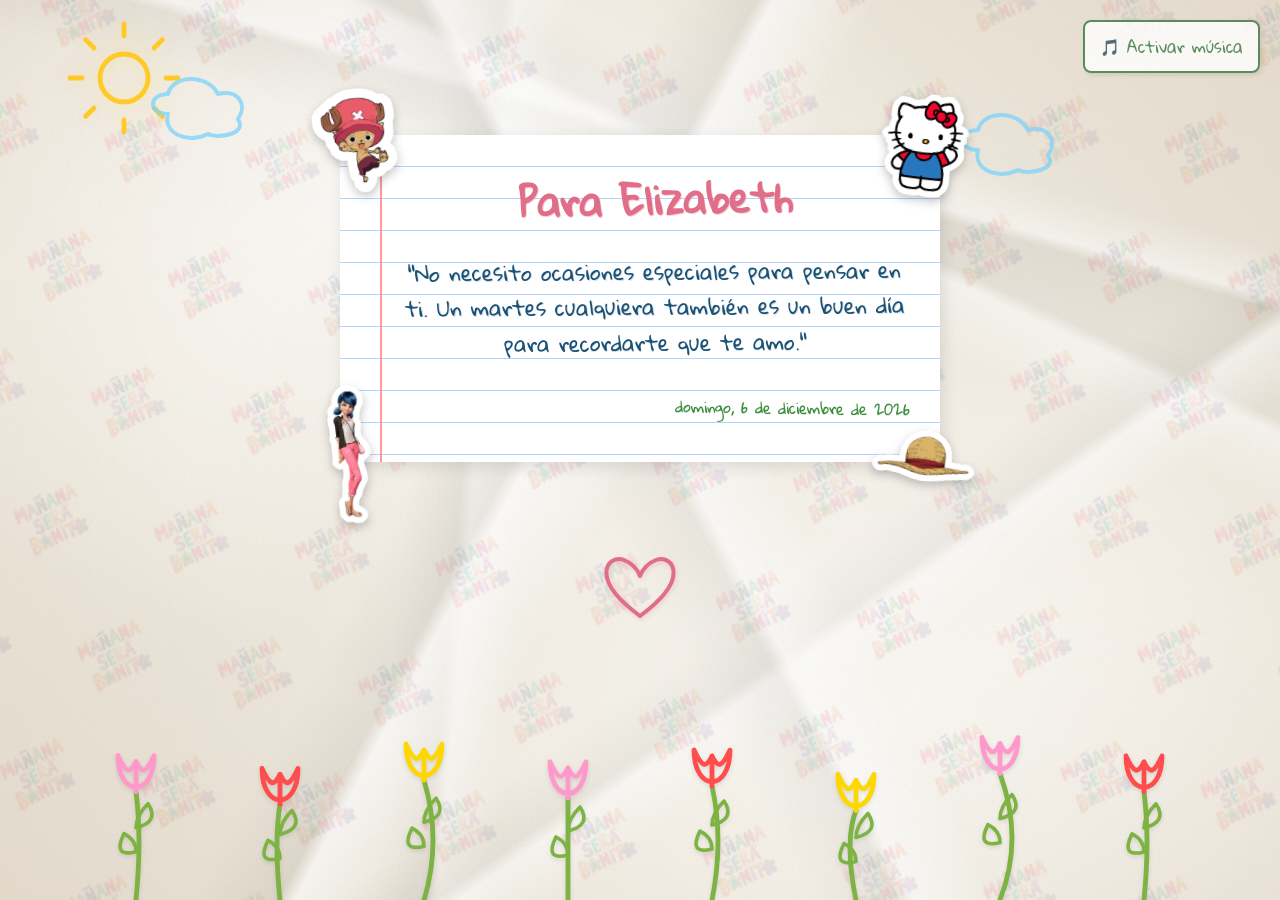
==== commit 1bdef327: "feat: fondo de papel semi arrugado y patron diagonal de Manana Sera Bonito" ====
--- a/index.html
+++ b/index.html
@@ -10,6 +10,26 @@
     <link rel="stylesheet" href="style.css">
 </head>
 <body>
+    <!-- Fondo decorativo: Textura de papel semi arrugado y patrón diagonal Mañana Será Bonito -->
+    <div id="paper-texture-container" aria-hidden="true">
+        <div class="wrinkled-paper-layer"></div>
+        <svg class="paper-grain-layer" width="100%" height="100%" xmlns="http://www.w3.org/2000/svg">
+            <filter id="paperGrain">
+                <feTurbulence type="fractalNoise" baseFrequency="0.65" numOctaves="3" stitchTiles="stitch" />
+                <feColorMatrix type="matrix" values="0 0 0 0 0  0 0 0 0 0  0 0 0 0 0  0 0 0 0.045 0" />
+            </filter>
+            <rect width="100%" height="100%" filter="url(#paperGrain)" />
+        </svg>
+        <svg class="msb-pattern-layer" width="100%" height="100%" xmlns="http://www.w3.org/2000/svg" xmlns:xlink="http://www.w3.org/1999/xlink">
+            <defs>
+                <pattern id="msbPattern" width="240" height="150" patternUnits="userSpaceOnUse" patternTransform="rotate(-25)">
+                    <image href="Manana_sera_bonito.png" xlink:href="Manana_sera_bonito.png" x="10" y="10" width="115" height="63" preserveAspectRatio="xMidYMid meet" />
+                    <image href="Manana_sera_bonito.png" xlink:href="Manana_sera_bonito.png" x="130" y="85" width="115" height="63" preserveAspectRatio="xMidYMid meet" />
+                </pattern>
+            </defs>
+            <rect width="100%" height="100%" fill="url(#msbPattern)" />
+        </svg>
+    </div>
     <audio id="bg-music" loop>
         <source src="evangeline.mp3" type="audio/mpeg">
     </audio>
--- a/style.css
+++ b/style.css
@@ -2,7 +2,7 @@
    VARIABLES GLOBALES
    ========================================= */
 :root {
-    --bg-color: #fcf9f2; /* Color crema suave (papel) */
+    --bg-color: #f7f2e7; /* Tono cálido de papel natural */
     --text-color: #333;
     --paper-line: #b3d4fc; /* Azul claro para lineas de cuaderno */
     --paper-margin: #ff9999; /* Rojo suave para el margen */
@@ -349,6 +349,68 @@
     animation-delay: 1s;
 }
 
+
+/* =========================================
+   FONDO: PAPEL SEMI ARRUGADO Y PATRÓN MSB
+   ========================================= */
+#paper-texture-container {
+    position: fixed;
+    top: 0;
+    left: 0;
+    width: 100vw;
+    height: 100vh;
+    pointer-events: none;
+    z-index: 0;
+    overflow: hidden;
+}
+
+/* Arrugas, pliegues e iluminación de papel semi arrugado */
+.wrinkled-paper-layer {
+    position: absolute;
+    inset: 0;
+    width: 100%;
+    height: 100%;
+    background-color: var(--bg-color);
+    background-image:
+        /* Pliegues principales en ángulo diagonal con luz y sombra */
+        linear-gradient(118deg, transparent 38%, rgba(0, 0, 0, 0.05) 43%, rgba(255, 255, 255, 0.7) 44%, transparent 50%),
+        linear-gradient(62deg, transparent 46%, rgba(0, 0, 0, 0.045) 51%, rgba(255, 255, 255, 0.65) 52%, transparent 57%),
+        linear-gradient(145deg, transparent 63%, rgba(0, 0, 0, 0.04) 67%, rgba(255, 255, 255, 0.55) 68%, transparent 72%),
+        linear-gradient(205deg, transparent 23%, rgba(0, 0, 0, 0.035) 28%, rgba(255, 255, 255, 0.5) 29%, transparent 34%),
+        linear-gradient(15deg, transparent 70%, rgba(0, 0, 0, 0.04) 75%, rgba(255, 255, 255, 0.55) 76%, transparent 80%),
+        linear-gradient(95deg, transparent 33%, rgba(0, 0, 0, 0.03) 37%, rgba(255, 255, 255, 0.45) 38%, transparent 42%),
+        /* Relieve y volumen abollado */
+        radial-gradient(ellipse at 28% 22%, rgba(255, 255, 255, 0.65) 0%, transparent 45%),
+        radial-gradient(ellipse at 72% 78%, rgba(255, 255, 255, 0.55) 0%, transparent 50%),
+        radial-gradient(ellipse at 82% 28%, rgba(60, 40, 20, 0.04) 0%, transparent 45%),
+        radial-gradient(ellipse at 18% 72%, rgba(60, 40, 20, 0.045) 0%, transparent 45%),
+        /* Viñeta sutil de contorno */
+        radial-gradient(ellipse at center, transparent 50%, rgba(160, 130, 95, 0.16) 100%);
+    background-size: 100% 100%;
+}
+
+/* Grano y fibra natural de papel */
+.paper-grain-layer {
+    position: absolute;
+    inset: 0;
+    width: 100%;
+    height: 100%;
+    opacity: 0.75;
+    mix-blend-mode: multiply;
+    pointer-events: none;
+}
+
+/* Patrón repetido diagonal de Mañana Será Bonito a baja opacidad */
+.msb-pattern-layer {
+    position: absolute;
+    inset: 0;
+    width: 100%;
+    height: 100%;
+    opacity: 0.12; /* Baja opacidad suave como marca de agua */
+    mix-blend-mode: multiply;
+    pointer-events: none;
+}
+
 /* =========================================
    MEDIA QUERIES (RESPONSIVE)
    ========================================= */
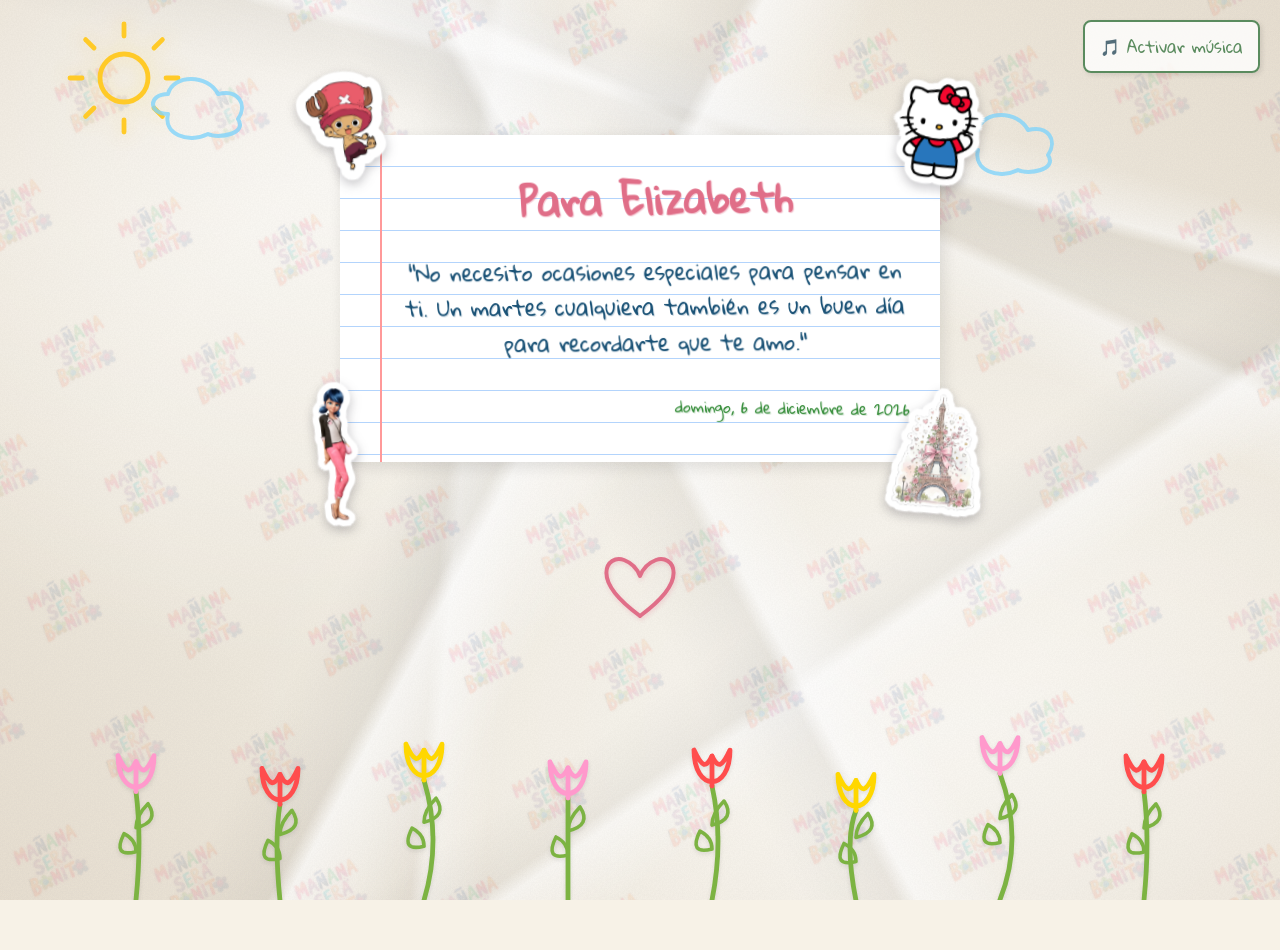
==== commit 28e43e8e: "feat: reemplaza sticker de Luffy por diseno de la Torre Eiffel con rosas y lazo" ====
--- a/index.html
+++ b/index.html
@@ -62,7 +62,7 @@
         <img class="character character-chopper" src="Chopper.png" alt="Chopper" aria-hidden="true">
         <img class="character character-kitty" src="Hello%20Kitty.png" alt="Hello Kitty" aria-hidden="true">
         <img class="character character-ladybug" src="Marinette.png" alt="Ladybug" aria-hidden="true">
-        <img class="character character-luffy" src="Luffy.png" alt="Luffy" aria-hidden="true">
+        <img class="character character-eiffel" src="Torre_Eiffel.png" alt="Torre Eiffel" aria-hidden="true">
         <h1 id="main-title">Para Elizabeth</h1>
         <div class="quote-container">
             <p id="quote-text">Buscando tu mensaje de hoy...</p>
--- a/style.css
+++ b/style.css
@@ -82,10 +82,12 @@
     animation-delay: -4s;
 }
 
-/* Esquina inferior derecha, al lado de la fecha sin taparla */
-.character-luffy {
-    bottom: -44px;
-    right: -30px;
+/* Esquina inferior derecha: Torre Eiffel decorativa */
+.character-eiffel, .character-luffy {
+    width: 82px;
+    height: 124px;
+    bottom: -52px;
+    right: -26px;
     transform: rotate(6deg);
     animation-delay: -3s;
 }
@@ -202,7 +204,7 @@
     z-index: -1;
 }
 
-/* Sombrero de paja inspirado en One Piece, separado del texto */
+/* Estilo del título */
 #main-title {
     color: var(--accent-color);
     font-size: 2.4rem;
@@ -478,8 +480,82 @@
         right: auto;
     }
 
-    .character-luffy {
-        bottom: -28px;
+    .character-eiffel, .character-luffy {
+        width: 62px;
+        height: 94px;
+        bottom: -38px;
         right: -16px;
     }
 }
+
+/* =========================================
+   EFECTO ESPACIAL / PARALLAX (estilo fondos de iPhone)
+   --tx y --ty van de -1 a 1 y se actualizan desde script.js
+   con el giroscopio (celular) o el mouse (computador).
+   Se usa la propiedad `translate` para no pisar los `transform`
+   y animaciones que ya tienen los elementos.
+   ========================================= */
+:root {
+    --tx: 0;
+    --ty: 0;
+}
+
+/* Capa más lejana: el fondo se agranda un poco para que no se vean bordes al moverse */
+#paper-texture-container {
+    top: -50px;
+    left: -50px;
+    width: calc(100vw + 100px);
+    height: calc(100vh + 100px);
+    translate: calc(var(--tx) * -14px) calc(var(--ty) * -14px);
+    will-change: translate;
+}
+
+.msb-pattern-layer {
+    translate: calc(var(--tx) * -16px) calc(var(--ty) * -16px);
+}
+
+/* Cielo: profundidad media-lejana */
+#sky-container {
+    translate: calc(var(--tx) * -8px) calc(var(--ty) * -8px);
+}
+
+/* Hoja: se inclina en 3D como una tarjeta flotando */
+body {
+    perspective: 1000px;
+}
+
+.notebook-paper {
+    transform-style: preserve-3d;
+    transform: rotateY(calc(var(--tx) * 6deg)) rotateX(calc(var(--ty) * -6deg));
+    translate: calc(var(--tx) * 6px) calc(var(--ty) * 6px);
+    will-change: transform;
+}
+
+/* Personajes: "salen" de la hoja hacia la pantalla */
+.character {
+    translate: calc(var(--tx) * 10px) calc(var(--ty) * 10px) 45px;
+}
+
+/* Corazón y tulipanes: las capas más cercanas, se mueven más */
+#heart-svg {
+    translate: calc(var(--tx) * 14px) calc(var(--ty) * 14px);
+}
+
+#garden-container {
+    translate: calc(var(--tx) * 22px) calc(var(--ty) * 10px);
+}
+
+@media (prefers-reduced-motion: reduce) {
+    #paper-texture-container,
+    .msb-pattern-layer,
+    #sky-container,
+    .notebook-paper,
+    .character,
+    #heart-svg,
+    #garden-container {
+        translate: none;
+    }
+    .notebook-paper {
+        transform: none;
+    }
+}
